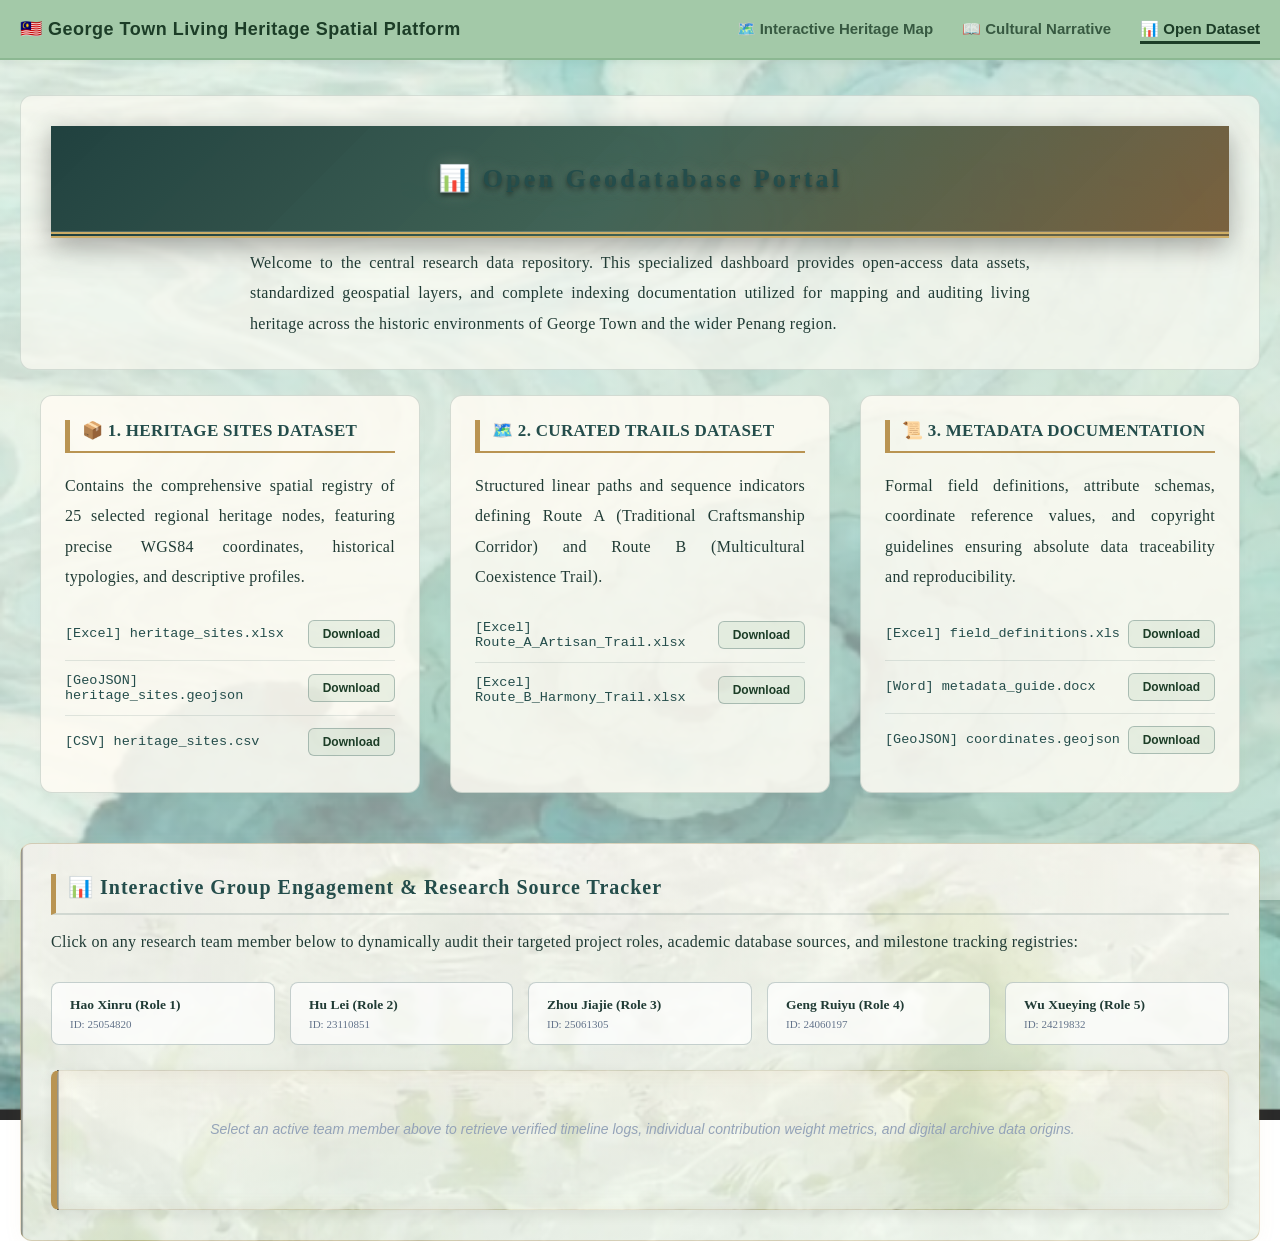
==== datasets.html @ 5e8eb170 "Add files via upload" ====
<!DOCTYPE html>
<html lang="en">
<head>
    <meta charset="UTF-8">
    <title>Open Dataset - George Town Spatial Platform</title>
    <link rel="stylesheet" href="style.css">
    
    <style>
        /* ========================================================================= */
        /* 🎨 Global Vintage Background: Inherited from platform specifications */
        /* ========================================================================= */
        html, body {
            height: 100%;
            margin: 0;
            padding: 0;
        }

        body { 
            font-family: "Noto Serif SC", "Songti SC", SimSun, serif; 
            color: #203b35; 
            
            /* Parallax 111.jpg texture with pale green overlay */
            background-image:
                linear-gradient(
                    rgba(238, 248, 239, 0.55),
                    rgba(238, 248, 239, 0.55)
                ),
                url("./image/111.jpg");
            background-size: cover;
            background-position: center;
            background-repeat: no-repeat;
            background-attachment: fixed;
        }

        /* 🎨 Unified Cultural Green Navigation Bar */
        .navbar { 
            height: 60px; 
            background: #a3c9a8; 
            color: #1c3d27; 
            display: flex; 
            justify-content: space-between; 
            align-items: center; 
            padding: 0 20px; 
            box-shadow: 0 2px 8px rgba(28, 61, 39, 0.08); 
            position: relative;
            z-index: 1000; 
            border-bottom: 2px solid #8cb892; 
        }
        .navbar-brand { font-weight: bold; font-size: 18px; color: #1c3d27; letter-spacing: 0.5px; font-family: -apple-system, BlinkMacSystemFont, sans-serif; }
        .navbar-links a { color: rgba(28, 61, 39, 0.8); text-decoration: none; margin-left: 25px; font-weight: 600; font-size: 15px; padding-bottom: 4px; transition: all 0.2s ease; font-family: -apple-system, BlinkMacSystemFont, sans-serif; }
        .navbar-links a:hover, .navbar-links a.active { color: #1c3d27; border-bottom: 3px solid #1c3d27; }

        /* Portal Banner Header */
        .portal-header-box { 
            max-width: 1240px; 
            margin: 35px auto 15px auto; 
            padding: 30px; 
            background: rgba(255, 252, 244, 0.65); 
            border-radius: 12px; 
            text-align: center; 
            border: 1px solid rgba(36, 77, 75, 0.15);
            backdrop-filter: blur(1px);
        }
        .portal-header-box h1 { margin: 0 0 10px 0; font-family: Garamond, Georgia, serif; color: #244d4b; font-size: 26px; font-weight: bold; }
        .portal-header-box p { color: #203b35; font-size: 14px; max-width: 780px; margin: 0 auto; line-height: 1.6; text-align: justify; }

        /* ========================================================================= */
        /* 📊 Open Dataset Repository Cards Layer */
        /* ========================================================================= */
        .repository-section { 
            max-width: 1240px; 
            margin: 25px auto; 
            display: grid; 
            grid-template-columns: repeat(auto-fit, minmax(340px, 1fr)); 
            gap: 30px; 
            padding: 0 20px; 
            box-sizing: border-box; 
        }
        .repo-card { 
            background: rgba(255, 252, 244, 0.85); 
            border: 1px solid rgba(36, 77, 75, 0.18); 
            border-radius: 12px; 
            padding: 24px; 
            box-shadow: 0 4px 12px rgba(0,0,0,0.02); 
            transition: all 0.2s ease; 
        }
        .repo-card:hover { 
            transform: translateY(-4px); 
            box-shadow: 0 10px 20px rgba(36, 77, 75, 0.08); 
            border-color: #b99452; 
        }
        .repo-card h2 { 
            font-size: 17px; 
            color: #244d4b; 
            margin-top: 0; 
            margin-bottom: 18px; 
            padding-bottom: 8px; 
            border-bottom: 2px solid #b99452; 
            font-weight: bold;
            text-transform: uppercase;
            letter-spacing: 0.3px;
        }
        .repo-card p.repo-desc {
            font-size: 13px;
            color: #555;
            line-height: 1.5;
            margin-bottom: 15px;
            text-align: justify;
        }
        .repo-card ul { list-style: none; padding: 0; margin: 0; }
        .repo-card li { 
            display: flex; 
            justify-content: space-between; 
            align-items: center; 
            padding: 12px 0; 
            border-bottom: 1px solid rgba(36, 77, 75, 0.12); 
            font-size: 13.5px; 
            color: #203b35; 
        }
        .repo-card li:last-child { border-bottom: none; }
        .repo-card li span { font-weight: 500; font-family: 'Courier New', Courier, monospace; color: #244d4b; }
        .repo-card li a { 
            background: rgba(163, 201, 168, 0.2); 
            color: #1c3d27; 
            text-decoration: none; 
            padding: 6px 14px; 
            border-radius: 6px; 
            font-weight: bold; 
            font-size: 12px; 
            transition: all 0.2s ease; 
            border: 1px solid rgba(36, 77, 75, 0.3); 
            font-family: -apple-system, sans-serif;
        }
        .repo-card li a:hover { 
            background: #244d4b; 
            color: #f7e7c5; 
            border-color: #244d4b; 
        }

        /* Engagement Framework Styling Synchronization */
        .engagement-container { max-width: 1240px; margin: 50px auto 60px auto; padding: 30px; background: rgba(255, 252, 244, 0.85); border-radius: 12px; border: 1px solid rgba(185, 148, 82, 0.3); box-shadow: 0 4px 20px rgba(185, 148, 82, 0.05); font-family: -apple-system, BlinkMacSystemFont, sans-serif; }
        .tool-title { color: #244d4b; margin-top: 0; font-size: 20px; border-bottom: 2px solid rgba(36, 77, 75, 0.15); padding-bottom: 12px; display: flex; align-items: center; gap: 10px; font-family: Garamond, Georgia, serif; font-weight: bold; }
        .member-grid { display: grid; grid-template-columns: repeat(auto-fit, minmax(220px, 1fr)); gap: 15px; margin: 25px 0; }
        .member-btn { padding: 14px 18px; background: rgba(255, 255, 255, 0.7); color: #203b35; border: 1px solid rgba(36, 77, 75, 0.25); border-radius: 8px; cursor: pointer; font-weight: 600; font-size: 13.5px; text-align: left; transition: all 0.2s ease; display: flex; flex-direction: column; gap: 5px; }
        .member-btn:hover { background: rgba(255, 255, 255, 0.95); border-color: #b99452; transform: translateY(-2px); box-shadow: 0 4px 8px rgba(0,0,0,0.04); }
        .member-btn.active { background: #244d4b; color: #f7e7c5; border-color: #244d4b; box-shadow: 0 4px 10px rgba(36, 77, 75, 0.2); }
        .member-btn.active .student-id { color: rgba(247, 231, 197, 0.8); }
        .student-id { font-size: 11px; color: #64748b; font-weight: normal; }
        
        .display-panel { padding: 25px; background: rgba(253, 250, 242, 0.95); border-radius: 8px; border-left: 6px solid #b99452; border-top: 1px solid rgba(185, 148, 82, 0.2); border-right: 1px solid rgba(185, 148, 82, 0.2); border-bottom: 1px solid rgba(185, 148, 82, 0.2); min-height: 140px; }
        .panel-header { display: flex; justify-content: space-between; align-items: center; margin-bottom: 15px; flex-wrap: wrap; gap: 10px; }
        .role-badge { background: #244d4b; color: #f7e7c5; padding: 4px 12px; border-radius: 20px; font-size: 11px; font-weight: bold; text-transform: uppercase; letter-spacing: 0.5px; }
        .progress-bar-bg { background: rgba(36, 77, 75, 0.1); border-radius: 10px; height: 10px; width: 100%; margin-top: 10px; overflow: hidden; }
        .progress-bar-fill { background: linear-gradient(90deg, #b99452, #244d4b); height: 100%; border-radius: 10px; transition: width 0.5s ease; }
    </style>
</head>
<body>

<nav class="navbar">
    <div class="navbar-brand">🇲🇾 George Town Living Heritage Spatial Platform</div>
    <div class="navbar-links">
        <a href="index.html">🗺️ Interactive Heritage Map</a>
        <a href="story.html">📖 Cultural Narrative</a> 
        <a href="datasets.html" class="active">📊 Open Dataset</a>
    </div>
</nav>

<div class="portal-header-box">
    <h1>📊 Open Geodatabase Portal</h1>
    <p>
        Welcome to the central research data repository. This specialized dashboard provides open-access data assets, standardized geospatial layers, and complete indexing documentation utilized for mapping and auditing living heritage across the historic environments of George Town and the wider Penang region.
    </p>
</div>

<section class="repository-section">

    <div class="repo-card">
        <h2>📦 1. Heritage Sites Dataset</h2>
        <p class="repo-desc">Contains the comprehensive spatial registry of 25 selected regional heritage nodes, featuring precise WGS84 coordinates, historical typologies, and descriptive profiles.</p>
        <ul>
            <li>
                <span>[Excel] heritage_sites.xlsx</span>
                <a href="1/heritage_sites.xlsx" download>Download</a>
            </li>
            <li>
                <span>[GeoJSON] heritage_sites.geojson</span>
                <a href="1/heritage_sites.geojson" download>Download</a>
            </li>
            <li>
                <span>[CSV] heritage_sites.csv</span>
                <a href="1/heritage_sites.csv" download>Download</a>
            </li>
        </ul>
    </div>

    <div class="repo-card">
        <h2>🗺️ 2. Curated Trails Dataset</h2>
        <p class="repo-desc">Structured linear paths and sequence indicators defining Route A (Traditional Craftsmanship Corridor) and Route B (Multicultural Coexistence Trail).</p>
        <ul>
            <li>
                <span>[Excel] Route_A_Artisan_Trail.xlsx</span>
                <a href="2/Route_A_Artisan_Trail.xlsx" download>Download</a>
            </li>
            <li>
                <span>[Excel] Route_B_Harmony_Trail.xlsx</span>
                <a href="2/Route_B_Harmony_Trail.xlsx" download>Download</a>
            </li>
        </ul>
    </div>

    <div class="repo-card">
        <h2>📜 3. Metadata Documentation</h2>
        <p class="repo-desc">Formal field definitions, attribute schemas, coordinate reference values, and copyright guidelines ensuring absolute data traceability and reproducibility.</p>
        <ul>
            <li>
                <span>[Excel] field_definitions.xls</span>
                <a href="3/field_definitions.xls" download>Download</a>
            </li>
            <li>
                <span>[Word] metadata_guide.docx</span>
                <a href="3/metadata_guide.docx" download>Download</a>
            </li>
            <li>
                <span>[GeoJSON] coordinates.geojson</span>
                <a href="3/coordinates.geojson" download>Download</a>
            </li>
        </ul>
    </div>

</section>

<div class="engagement-container">
    <h3 class="tool-title">📊 Interactive Group Engagement & Research Source Tracker</h3>
    <p style="color: #64748b; font-size: 13.5px; margin: 0;">Click on any research team member below to dynamically audit their targeted project roles, academic database sources, and milestone tracking registries:</p>
    
    <div class="member-grid">
        <button class="member-btn" onclick="trackEngagement(this, 'member1')">
            <span>Hao Xinru (Role 1)</span>
            <span class="student-id">ID: 25054820</span>
        </button>
        <button class="member-btn" onclick="trackEngagement(this, 'member2')">
            <span>Hu Lei (Role 2)</span>
            <span class="student-id">ID: 23110851</span>
        </button>
        <button class="member-btn" onclick="trackEngagement(this, 'member3')">
            <span>Zhou Jiajie (Role 3)</span>
            <span class="student-id">ID: 25061305</span>
        </button>
        <button class="member-btn" onclick="trackEngagement(this, 'member4')">
            <span>Geng Ruiyu (Role 4)</span>
            <span class="student-id">ID: 24060197</span>
        </button>
        <button class="member-btn" onclick="trackEngagement(this, 'member5')">
            <span>Wu Xueying (Role 5)</span>
            <span class="student-id">ID: 24219832</span>
        </button>
    </div>
    
    <div id="engagement-panel" class="display-panel">
        <div style="text-align: center; color: #94a3b8; padding: 25px 0; font-style: italic; font-size: 14px;">
            Select an active team member above to retrieve verified timeline logs, individual contribution weight metrics, and digital archive data origins.
        </div>
    </div>
</div>

<script>
function trackEngagement(btnElement, memberKey) {
    var buttons = document.getElementsByClassName('member-btn');
    for (var i = 0; i < buttons.length; i++) {
        buttons[i].classList.remove('active');
    }
    btnElement.classList.add('active');

    var engagementData = {
        member1: {
            name: "Hao Xinru",
            id: "25054820",
            role: "Academic Content Curator & Textual Compiler",
            status: "100% Fully Completed",
            pct: "20%",
            desc: "Responsible for drafting and synthesizing the core descriptive text content for the mapped heritage nodes. Compiled historical background profiles, contextualized urban landscape records, and structured qualitative text matrices to support spatial thematic analysis.",
            source: "Derived from multi-faith institutional records, open-access historical archives, and preliminary group research dossiers."
        },
        member2: {
            name: "Hu Lei",
            id: "23110851",
            role: "Geospatial Data Harvester & Field Aggregator",
            status: "100% Fully Completed",
            pct: "20%",
            desc: "Led the primary dataset gathering and structural information extraction pipelines. Accountable for auditing historical site typologies, compiling external reference indexes, and extracting precise WGS84 geographic coordinate vectors for the target mapping landmarks.",
            source: "Sourced from public digital catalogs, official state spatial indices, and global geospatial gazetteers."
        },
        member3: {
            name: "Zhou Jiajie",
            id: "25061305",
            role: "Database Sanitizer & Technical QA Auditor",
            status: "100% Fully Completed",
            pct: "20%",
            desc: "Solely responsible for technical dataset cleaning, syntax normalization, and strict front-end architectural quality control. Cleaned data formats, fixed character encoding bugs to prevent text corruption, and audited visual asset paths and hyperlink pathways.",
            source: "Web data structures and database arrays audited against W3C standards and open-source platform criteria."
        },
        member4: {
            name: "Geng Ruiyu",
            id: "24060197",
            role: "Geospatial Visualizer & Frontend Engineer",
            status: "100% Fully Completed",
            pct: "20%",
            desc: "Engineered the interactive geospatial map visualization layer and managed responsive web platform development. Programmed LeafletJS runtime display scripts, styled custom multi-column grid interfaces, and designed interactive pop-up components for optimized desktop and mobile layouts.",
            source: "Developed via Leaflet API extensions, asynchronous JavaScript DOM scripts, and fluid layout styling frameworks."
        },
        member5: {
            name: "Wu Xueying",
            id: "24219832",
            role: "Milestone Coordinator & Analytical Synthesizer",
            status: "100% Fully Completed",
            pct: "20%",
            desc: "Directed the comprehensive research workflow, synchronized cross-functional timelines, and oversaw milestone tracking. Authored the final academic synthesis, establishing the cross-referenced study framework that evaluates spatial clustering and regional history lines.",
            source: "Project logs and qualitative synthesis matrices built upon GTWHI (George Town World Heritage Incorporated) research criteria."
        }
    };

    var target = engagementData[memberKey];
    var panel = document.getElementById('engagement-panel');
    
    panel.innerHTML = 
        '<div class="panel-header">' +
            '<strong style="font-size: 16px; color: #244d4b;">' + target.name + ' <span style="font-size:12px; color:#64748b; font-weight:normal; font-family:-apple-system,sans-serif;">(Student ID: ' + target.id + ')</span></strong>' +
            '<span class="role-badge">' + target.role + '</span>' +
        '</div>' +
        '<p style="margin: 0 0 12px 0; font-size: 13.5px; color: #203b35; line-height:1.6;"><b>Targeted Role & Deliverables:</b> ' + target.desc + '</p>' +
        '<p style="margin: 0 0 14px 0; font-size: 13px; color: #244d4b; background: rgba(163,201,168,0.25); border: 1px solid rgba(36,77,75,0.15); padding: 10px; border-radius: 6px; line-height:1.5;"><b>Data & Project Sources:</b> ' + target.source + '</p>' +
        '<div style="font-size: 12px; color: #203b35; font-weight: 600; display:flex; justify-content:space-between; margin-top:10px; font-family:-apple-system,sans-serif;">' +
            '<span>Timeline Tracking Progress: <span style="color:#10b981;">' + target.status + '</span></span>' +
            '<span>Project Contribution Weight: ' + target.pct + '</span>' +
        '</div>' +
        '<div class="progress-bar-bg">' +
            '<div class="progress-bar-fill" style="width: ' + target.pct + ';"></div>' +
        '</div>';
}
</script>

</body>
</html>
---- style.css ----
/* =========================
   George Town Heritage Map
   Full PC CSS Version
========================= */

/* 全局设置 */
* {
    box-sizing: border-box;
}

html {
    height: 100%;
}

body {
    margin: 0;
    min-height: 100%;

    font-family: "Noto Serif SC", "Songti SC", SimSun, serif;
    color: #203b35;

    background-image:
        linear-gradient(
            rgba(238, 248, 239, 0.55),
            rgba(238, 248, 239, 0.55)
        ),
        url("./image/111.jpg");

    background-size: cover;
    background-position: center;
    background-repeat: no-repeat;
    background-attachment: fixed;
}

/* =========================
   顶部大标题
========================= */

h1 {
    margin: 0;
    padding: 38px 20px;
    text-align: center;

    font-family: "Cinzel Decorative", "Cinzel", Georgia, serif;
    font-size: 54px;
    line-height: 1.15;
    letter-spacing: 3.2px;
    font-weight: 700;

    color: #f7e7c5;

    text-shadow:
        0 3px 5px rgba(0, 0, 0, 0.48),
        0 0 18px rgba(247, 231, 197, 0.22);

    background:
        linear-gradient(
            135deg,
            rgba(25, 59, 57, 0.97),
            rgba(56, 92, 78, 0.95),
            rgba(113, 85, 48, 0.93)
        );

    border-bottom: 6px double rgba(213, 179, 106, 0.95);

    box-shadow:
        0 8px 26px rgba(0, 0, 0, 0.34),
        inset 0 -1px 0 rgba(255, 255, 255, 0.18);
}

/* =========================
   主体左右布局
========================= */

.project-container {
    max-width: 1200px;
    margin: 0 auto;
    padding: 28px 20px 36px 20px;

    display: flex;
    gap: 34px;
    align-items: flex-start;
}

/* 左侧文字区域 */
.narrative-section {
    flex: 1;
    max-height: 80vh;
    overflow-y: auto;

    padding: 12px 18px 12px 12px;
    text-align: justify;

    background-color: rgba(255, 252, 244, 0.38);
    border-radius: 14px;
}

/* 右侧地图区域 */
.map-section {
    flex: 1;
}

/* =========================
   小标题与正文
========================= */

h2,
h3 {
    font-family: "Cinzel", Georgia, serif !important;
    font-size: 23px;
    font-weight: 700;
    letter-spacing: 1.2px;
    line-height: 1.35;

    color: #244d4b !important;

    border-left: 5px solid #b99452;
    border-bottom: 1px solid rgba(36, 77, 75, 0.25);

    padding-left: 12px;
    padding-bottom: 8px;

    margin-top: 26px;
    margin-bottom: 16px;
}

.narrative-section h2:first-child {
    margin-top: 0;
}

/* 正文段落：中国风古典字体，字号加大 */
p,
.narrative-section p {
    font-family: "Noto Serif SC", "Songti SC", SimSun, serif !important;
    font-size: 16px !important;
    line-height: 1.9 !important;
    color: #203b35 !important;
    letter-spacing: 0.3px;
    text-align: justify;
}

/* =========================
   地图区域
========================= */

#map {
    width: 100%;
    height: 80vh;

    border-radius: 18px;
    border: 5px solid rgba(255, 255, 255, 0.95);

    box-shadow:
        0 14px 34px rgba(0, 0, 0, 0.32),
        0 0 0 1px rgba(36, 77, 75, 0.18);

    overflow: hidden;
}

/* =========================
   Leaflet 弹窗：旧纸张风格
========================= */

.leaflet-popup-content-wrapper {
    background:
        linear-gradient(
            rgba(255, 248, 232, 0.94),
            rgba(245, 231, 199, 0.94)
        ) !important;

    border-radius: 16px;
    border: 2px solid rgba(185, 148, 82, 0.72);

    box-shadow:
        0 12px 28px rgba(0, 0, 0, 0.30),
        inset 0 0 22px rgba(185, 148, 82, 0.16);
}

.leaflet-popup-content {
    margin: 14px;
    background-color: transparent;
}

/* 强制修改弹窗字体 */
.leaflet-popup-content,
.leaflet-popup-content div,
.leaflet-popup-content h3,
.leaflet-popup-content p,
.leaflet-popup-content span,
.leaflet-popup-content a {
    font-family: "Noto Serif SC", "Songti SC", SimSun, serif !important;
}

/* 弹窗标题 */
.leaflet-popup-content h3 {
    font-family: "Cinzel", Georgia, serif !important;
    letter-spacing: 0.8px;
    color: #244d4b !important;
}

/* 弹窗小三角 */
.leaflet-popup-tip {
    background-color: #f5e7c7 !important;
    border: 1px solid rgba(185, 148, 82, 0.45);
}

/* 弹窗图片 */
.leaflet-popup-content img {
    border-radius: 8px !important;
    border: 1px solid rgba(185, 148, 82, 0.55);
    box-shadow: 0 3px 8px rgba(0, 0, 0, 0.18) !important;
}

/* 弹窗链接 */
.leaflet-popup-content a {
    color: #2a6f76 !important;
    font-weight: 700;
    text-decoration: none !important;
}

.leaflet-popup-content a:hover {
    color: #b36b1f !important;
    text-decoration: underline !important;
}

/* Leaflet 缩放按钮 */
.leaflet-control-zoom {
    border: none !important;
    box-shadow: 0 4px 14px rgba(0, 0, 0, 0.22);
}

.leaflet-control-zoom a {
    color: #244d4b !important;
    font-weight: bold;
}

/* 右下角 OpenStreetMap attribution */
.leaflet-control-attribution {
    font-size: 11px;
    background-color: rgba(255, 250, 242, 0.85) !important;
    color: #244d4b !important;
}

/* =========================
   Group Engagement 区域：333.jpg 背景图
========================= */

.engagement-container {
    max-width: 1200px;
    margin: 30px auto 46px auto;
    padding: 28px;

    background-image:
        linear-gradient(
            rgba(255, 250, 240, 0.86),
            rgba(238, 246, 233, 0.86)
        ),
        url("./image/333.jpg");

    background-size: cover;
    background-position: center;
    background-repeat: no-repeat;

    border-radius: 18px;
    border: 2px solid rgba(185, 148, 82, 0.55);

    box-shadow:
        0 12px 30px rgba(0, 0, 0, 0.18),
        inset 0 0 24px rgba(185, 148, 82, 0.14);
}

.tool-title {
    margin-top: 0;
    margin-bottom: 12px;

    font-family: "Cinzel", Georgia, serif !important;
    font-size: 24px;
    letter-spacing: 1px;

    color: #244d4b !important;

    border-left: 5px solid #b99452;
    border-bottom: 1px solid rgba(36, 77, 75, 0.25);

    padding-left: 12px;
    padding-bottom: 10px;
}

.engagement-intro {
    font-family: "Noto Serif SC", "Songti SC", SimSun, serif !important;
    color: #3c4f49 !important;
    font-size: 14px !important;
    margin: 0;
}

/* 成员按钮布局 */
.member-grid {
    display: grid;
    grid-template-columns: repeat(5, 1fr);
    gap: 12px;
    margin: 22px 0;
}

.member-btn {
    padding: 13px 14px;

    background-color: rgba(255, 252, 242, 0.76);
    color: #33433f;

    border: 1px solid rgba(185, 148, 82, 0.55);
    border-radius: 10px;

    cursor: pointer;
    text-align: left;

    font-family: "Noto Serif SC", "Songti SC", SimSun, serif;
    font-size: 13px;
    font-weight: 700;

    transition: all 0.2s ease;

    display: flex;
    flex-direction: column;
    gap: 5px;

    backdrop-filter: blur(2px);
}

.member-btn:hover {
    background-color: rgba(239, 221, 181, 0.78);
    border-color: #b99452;
    transform: translateY(-2px);
    box-shadow: 0 6px 16px rgba(0, 0, 0, 0.12);
}

.member-btn.active {
    background-color: rgba(36, 77, 75, 0.16);
    color: #244d4b;
    border-color: #244d4b;
    box-shadow: 0 0 0 3px rgba(185, 148, 82, 0.28);
}

.student-id {
    font-size: 11px;
    color: #6d7d78;
    font-weight: normal;
}

/* 信息面板：同样加入 333.jpg 背景 */
.display-panel {
    padding: 22px;

    background-image:
        linear-gradient(
            rgba(255, 250, 235, 0.90),
            rgba(238, 246, 233, 0.90)
        ),
        url("./image/333.jpg");

    background-size: cover;
    background-position: center;
    background-repeat: no-repeat;

    border-radius: 12px;
    border-left: 5px solid #b99452;
    border-top: 1px solid rgba(185, 148, 82, 0.42);
    border-right: 1px solid rgba(185, 148, 82, 0.42);
    border-bottom: 1px solid rgba(185, 148, 82, 0.42);

    min-height: 120px;

    box-shadow:
        inset 0 0 18px rgba(185, 148, 82, 0.12),
        0 4px 14px rgba(0, 0, 0, 0.08);
}

.panel-placeholder {
    text-align: center;
    color: #788882;
    padding: 22px 0;

    font-family: "Noto Serif SC", "Songti SC", SimSun, serif;
    font-style: italic;
    font-size: 14px;
}

.panel-header {
    display: flex;
    justify-content: space-between;
    align-items: center;

    margin-bottom: 14px;
    gap: 12px;
}

.panel-name {
    font-size: 16px;
    color: #24332f;
}

.panel-id {
    font-size: 12px;
    color: #6d7d78;
    font-weight: normal;
}

.role-badge {
    background-color: #244d4b;
    color: #fff4df;

    padding: 4px 11px;
    border-radius: 20px;

    font-family: "Cinzel", Georgia, serif;
    font-size: 11px;
    font-weight: 700;
    text-transform: uppercase;
}

.panel-desc {
    margin: 0 0 10px 0;
    font-size: 14px !important;
    color: #33433f !important;
    line-height: 1.65 !important;
}

.panel-source {
    margin: 0 0 12px 0;
    padding: 10px;

    font-size: 13.5px !important;
    color: #244d4b !important;
    line-height: 1.6 !important;

    background-color: rgba(255, 246, 224, 0.72);
    border: 1px solid rgba(185, 148, 82, 0.25);
    border-radius: 8px;
}

.progress-info {
    margin-top: 12px;

    display: flex;
    justify-content: space-between;

    font-size: 12px;
    color: #33433f;
    font-weight: 700;
}

.status-completed {
    color: #2f7d58;
}

/* 进度条 */
.progress-bar-bg {
    background-color: rgba(36, 77, 75, 0.18);
    border-radius: 10px;

    height: 12px;
    width: 100%;

    margin-top: 8px;
    overflow: hidden;
}

.progress-bar-fill {
    background: linear-gradient(
        90deg,
        #b99452,
        #244d4b
    );

    height: 100%;
    border-radius: 10px;

    transition: width 0.5s ease;
}

/* =========================
   滚动条美化
========================= */

.narrative-section::-webkit-scrollbar {
    width: 10px;
}

.narrative-section::-webkit-scrollbar-track {
    background: rgba(255, 250, 242, 0.42);
    border-radius: 10px;
}

.narrative-section::-webkit-scrollbar-thumb {
    background: rgba(36, 77, 75, 0.55);
    border-radius: 10px;
}

.narrative-section::-webkit-scrollbar-thumb:hover {
    background: rgba(36, 77, 75, 0.75);
}
/* 强制修改 Group Engagement 区域背景 */
.engagement-container {
    background-image:
        linear-gradient(
            rgba(255, 250, 240, 0.55),
            rgba(238, 246, 233, 0.55)
        ),
        url("./image/333.jpg") !important;

    background-size: cover !important;
    background-position: center !important;
    background-repeat: no-repeat !important;

    background-color: transparent !important;
}

/* 强制修改下方显示面板背景 */
.display-panel {
    background-image:
        linear-gradient(
            rgba(255, 250, 235, 0.55),
            rgba(238, 246, 233, 0.55)
        ),
        url("./image/333.jpg") !important;

    background-size: cover !important;
    background-position: center !important;
    background-repeat: no-repeat !important;

    background-color: transparent !important;
}
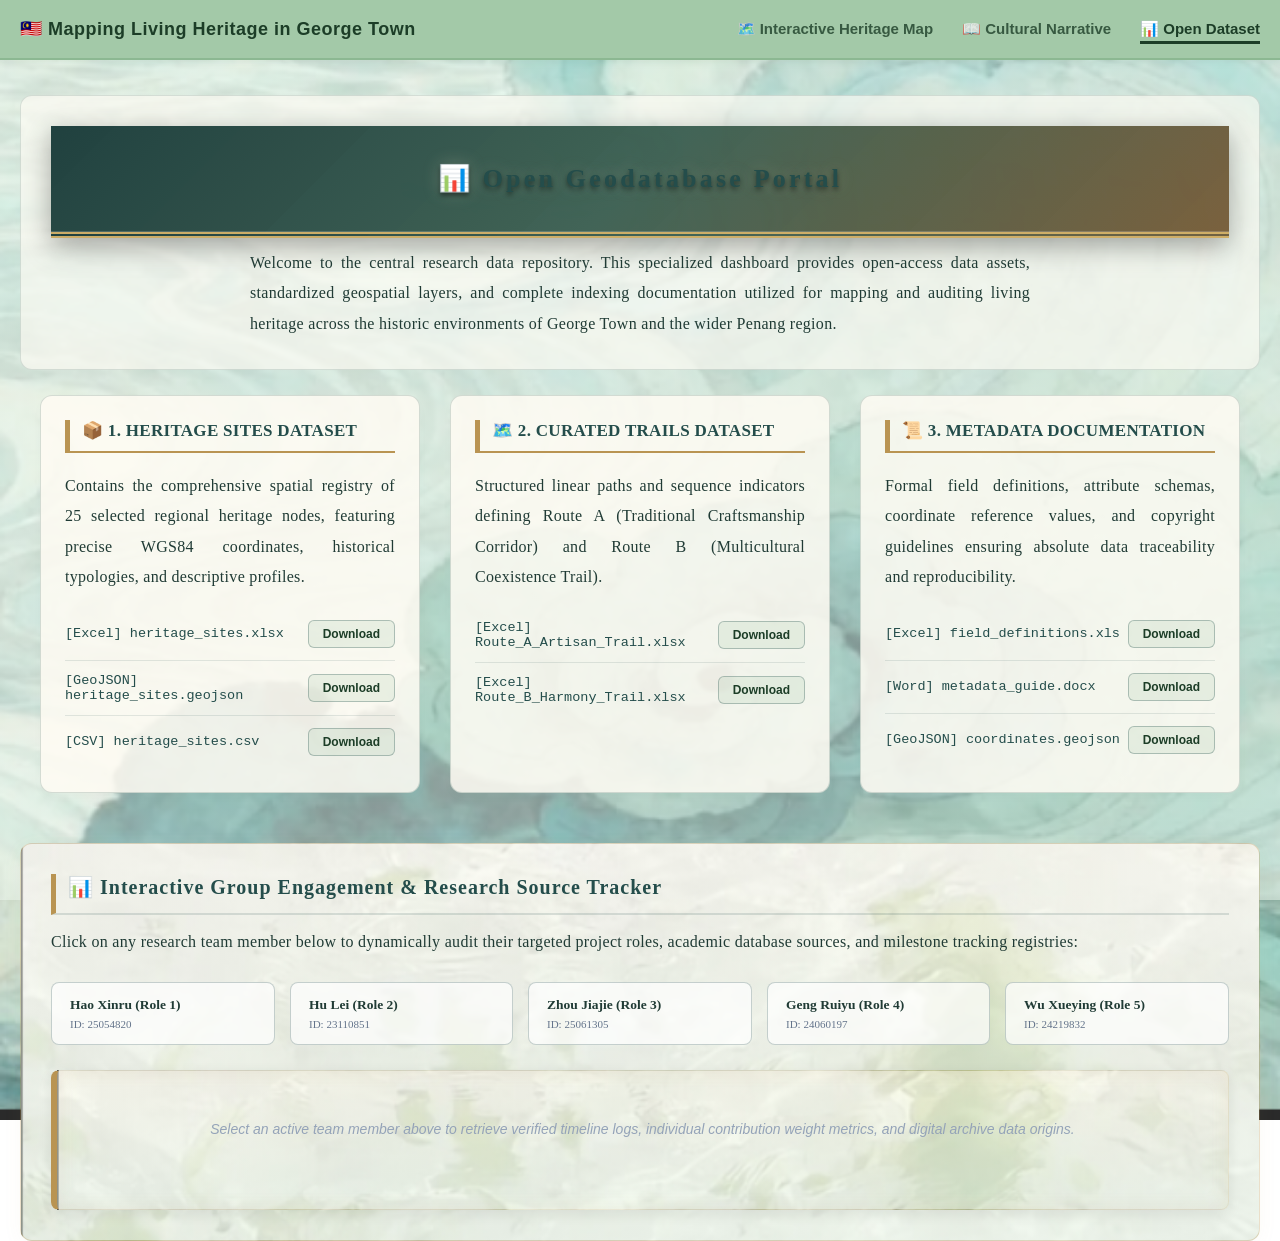
==== commit c2a2d7cd: "Add files via upload" ====
--- a/datasets.html
+++ b/datasets.html
@@ -157,7 +157,7 @@
 <body>
 
 <nav class="navbar">
-    <div class="navbar-brand">🇲🇾 George Town Living Heritage Spatial Platform</div>
+    <div class="navbar-brand">🇲🇾 Mapping Living Heritage in George Town</div>
     <div class="navbar-links">
         <a href="index.html">🗺️ Interactive Heritage Map</a>
         <a href="story.html">📖 Cultural Narrative</a> 
